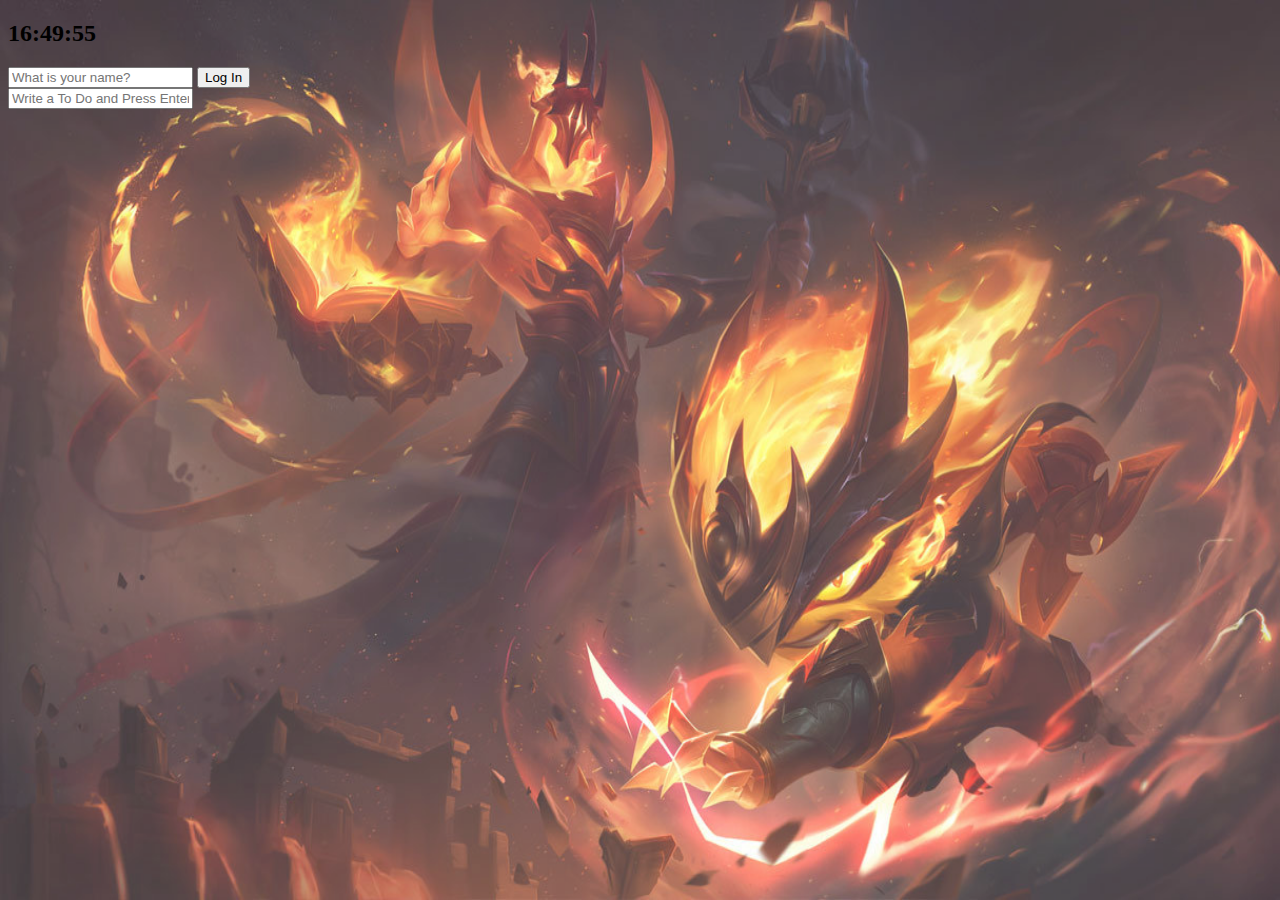
==== index.html @ dcfe554a "230403_10:48" ====
<!DOCTYPE html>
<html lang="en">
<head>
  <meta charset="UTF-8">
  <meta http-equiv="X-UA-Compatible" content="IE=edge">
  <meta name="viewport" content="width=device-width, initial-scale=1.0">
  <link rel="stylesheet" href="style.css">
  <title>Momentum App</title>
</head>
<body>
  <h2 id="clock">00:00:00</h2>
  <form class="hidden" id="login-form">
    <input
      required
      maxlength="15"
      type="text"
      placeholder="What is your name?"
    />
    <input type="submit" value="Log In" />
  </form>
  <h1 class="hidden" id="greeting"></h1>
  <form id="todo-form">
    <input type="text" placeholder="Write a To Do and Press Enter" required />
  </form>
  <ul id="todo-list"></ul>
  <div id="quotes">
    <span></span>
    <span></span>
  </div>
  <script src="js/greeting.js"></script> 
  <script src="js/clock.js"></script> 
  <script src="js/quotes.js"></script> 
  <script src="js/background.js"></script> 
  <script src="js/todo.js"></script> 
  <script src="js/clock.js"></script> 
</body>
</html >
---- style.css ----
.hidden {
  display: none;
}

img {
  position:absolute;
  width:100%;
  height:100%;
  left: 0px;
  top: 0px;
  right:0px;
  bottom:0px;
  z-index: -1;
  opacity:80%;
  }
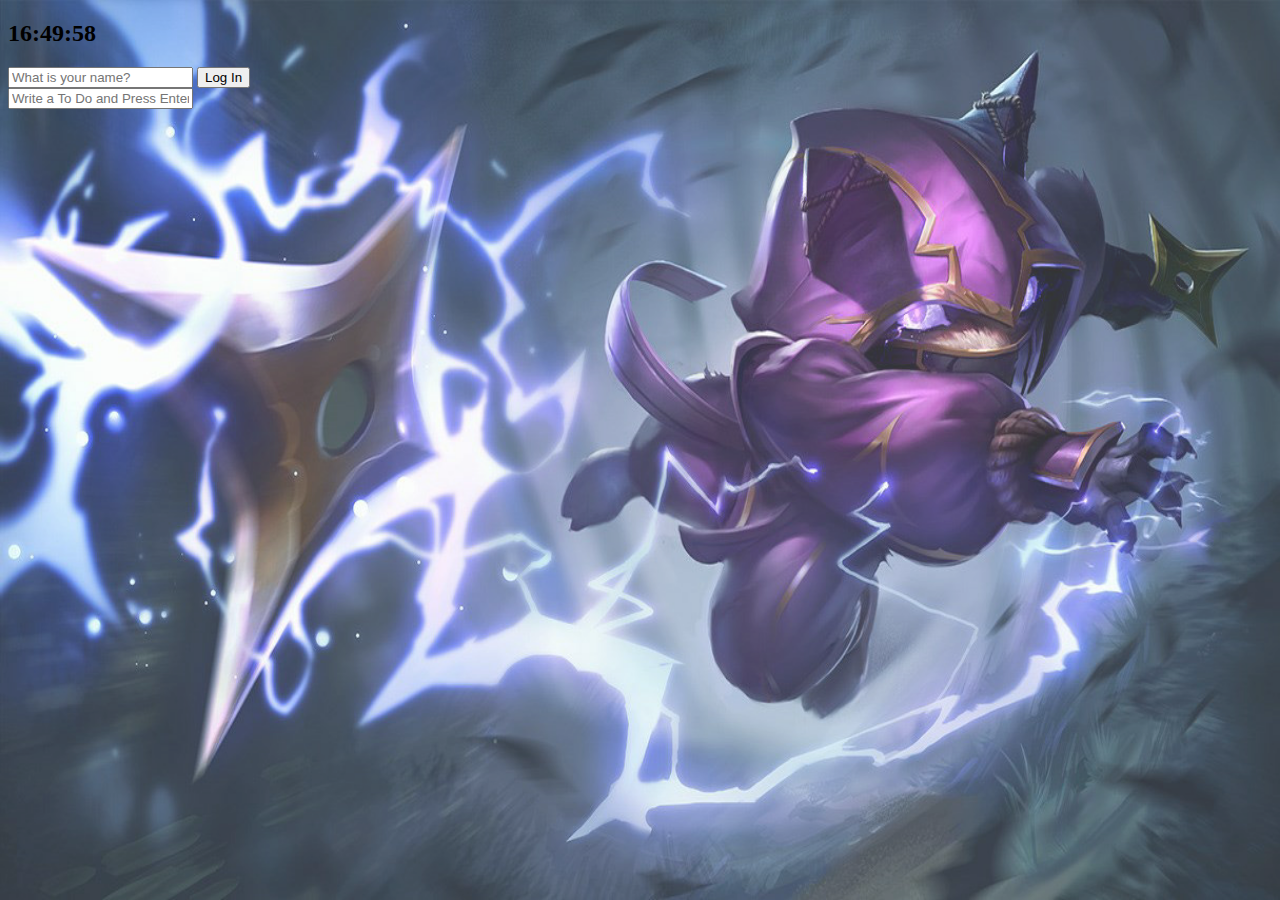
==== commit 045f844a: "2302403_13:13" ====
--- a/index.html
+++ b/index.html
@@ -33,5 +33,6 @@
   <script src="js/background.js"></script> 
   <script src="js/todo.js"></script> 
   <script src="js/clock.js"></script> 
+  <script src="js/weather.js"></script> 
 </body>
 </html >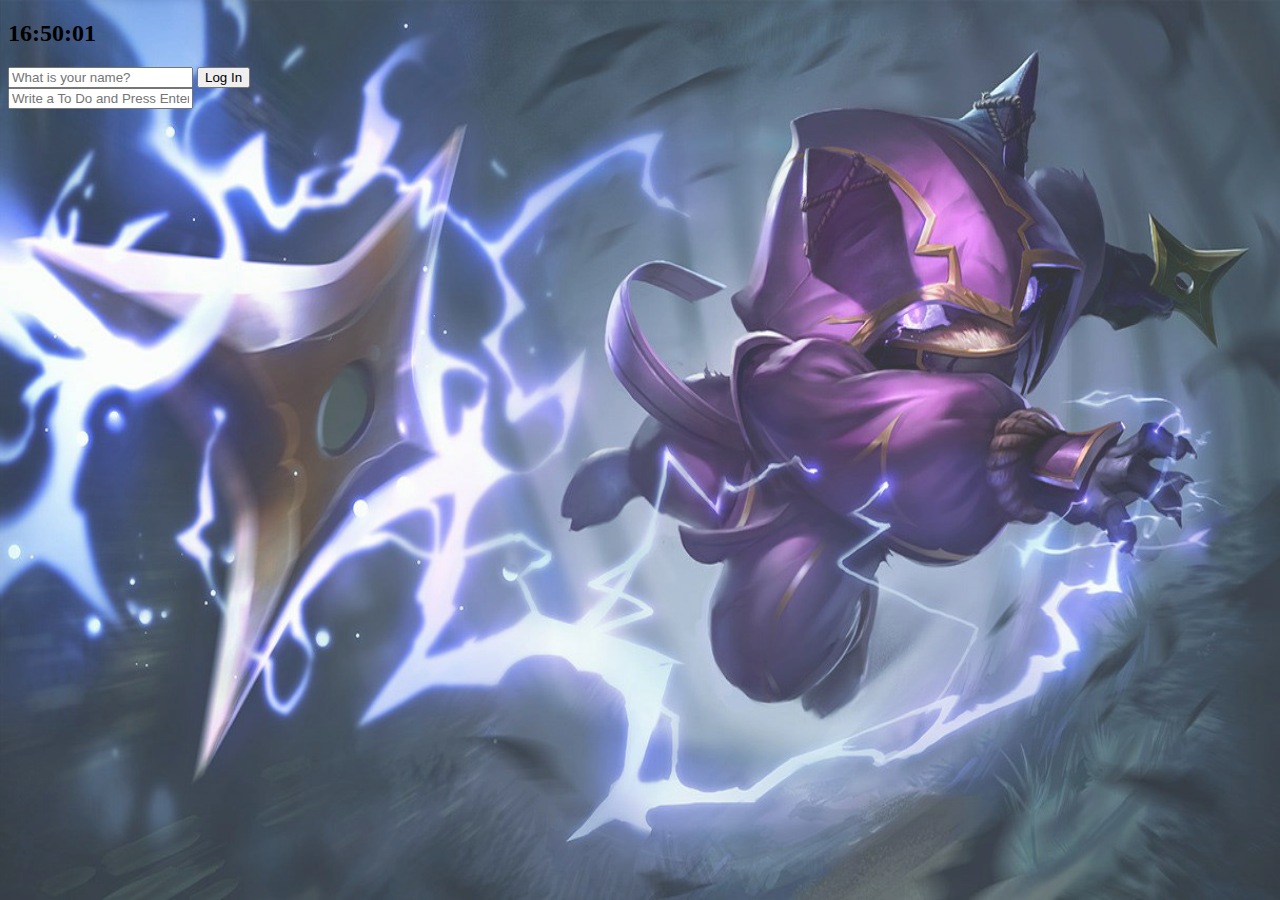
==== commit e752c0a7: "230403_23:49" ====
--- a/index.html
+++ b/index.html
@@ -27,6 +27,10 @@
     <span></span>
     <span></span>
   </div>
+  <div id="weather">
+    <span></span>
+    <span></span>
+  </div>
   <script src="js/greeting.js"></script> 
   <script src="js/clock.js"></script> 
   <script src="js/quotes.js"></script> 
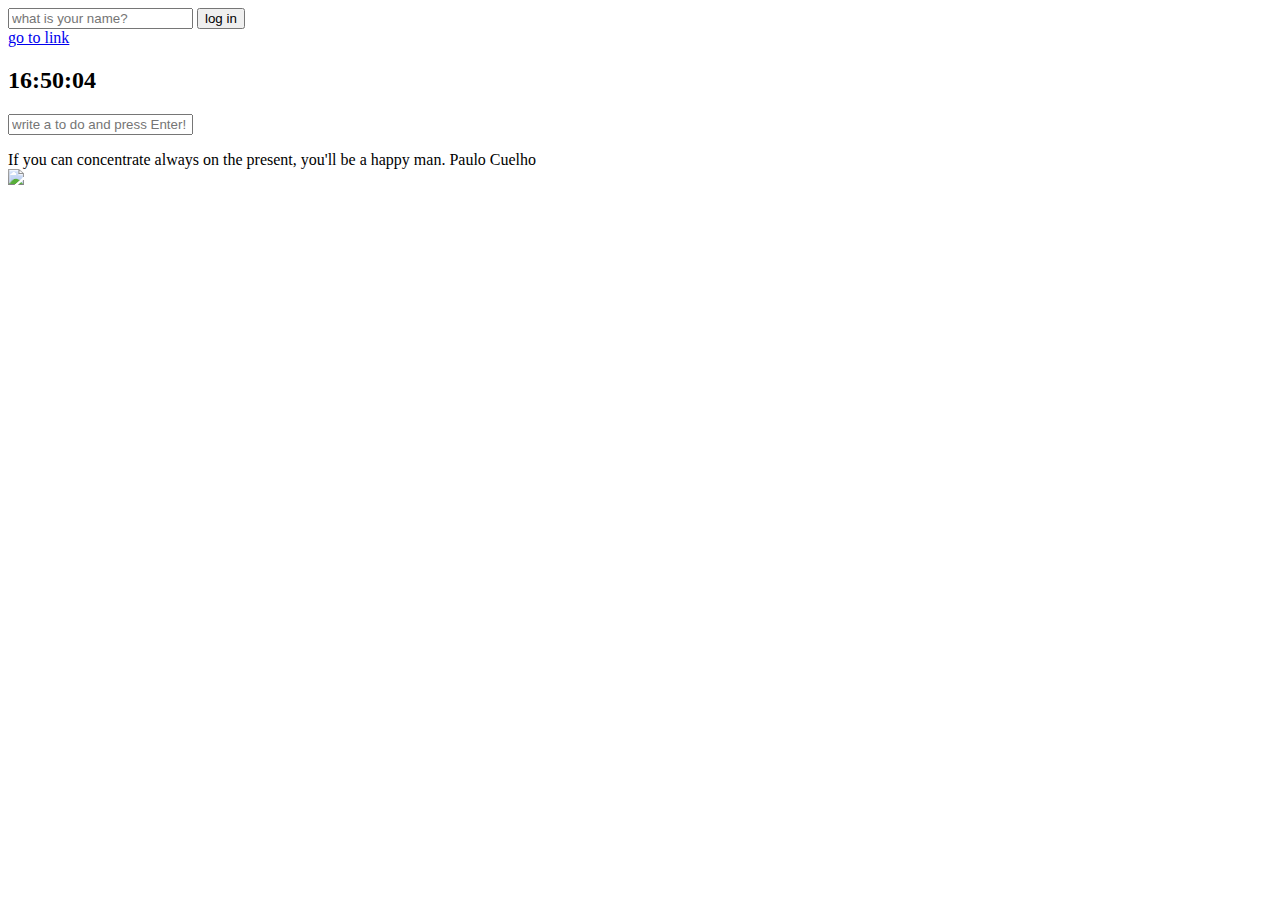
==== commit ba6c3455: "230404_1624 #2~#5" ====
--- a/index.html
+++ b/index.html
@@ -4,39 +4,30 @@
   <meta charset="UTF-8">
   <meta http-equiv="X-UA-Compatible" content="IE=edge">
   <meta name="viewport" content="width=device-width, initial-scale=1.0">
-  <link rel="stylesheet" href="style.css">
-  <title>Momentum App</title>
+  <link rel="stylesheet" href="css/style.css" />
+  <title>Momentum</title>
 </head>
 <body>
+  <form class="hidden" id="login-form">
+    <input type="text" placeholder="what is your name?" required maxlength="15" />
+    <input type="submit" value="log in" />
+    <br/>
+    <a href="https://www.naver.com">go to link</a>
+  </form>
   <h2 id="clock">00:00:00</h2>
-  <form class="hidden" id="login-form">
-    <input
-      required
-      maxlength="15"
-      type="text"
-      placeholder="What is your name?"
-    />
-    <input type="submit" value="Log In" />
-  </form>
-  <h1 class="hidden" id="greeting"></h1>
+  <h1 id="greeting" class="hidden"></h1>
   <form id="todo-form">
-    <input type="text" placeholder="Write a To Do and Press Enter" required />
+    <input type="text" placeholder="write a to do and press Enter!" required />
   </form>
   <ul id="todo-list"></ul>
-  <div id="quotes">
+  <div id="quote">
     <span></span>
     <span></span>
   </div>
-  <div id="weather">
-    <span></span>
-    <span></span>
-  </div>
-  <script src="js/greeting.js"></script> 
-  <script src="js/clock.js"></script> 
-  <script src="js/quotes.js"></script> 
-  <script src="js/background.js"></script> 
-  <script src="js/todo.js"></script> 
-  <script src="js/clock.js"></script> 
-  <script src="js/weather.js"></script> 
+  <script src="js/greetings.js"></script>
+  <script src="js/clock.js"></script>
+  <script src="js/quotes.js"></script>
+  <script src="js/background.js"></script>
+  <script src="js/todo.js"></script>
 </body>
-</html >+</html>--- a/css/style.css
+++ b/css/style.css
@@ -0,0 +1,3 @@
+.hidden {
+  display: none;
+}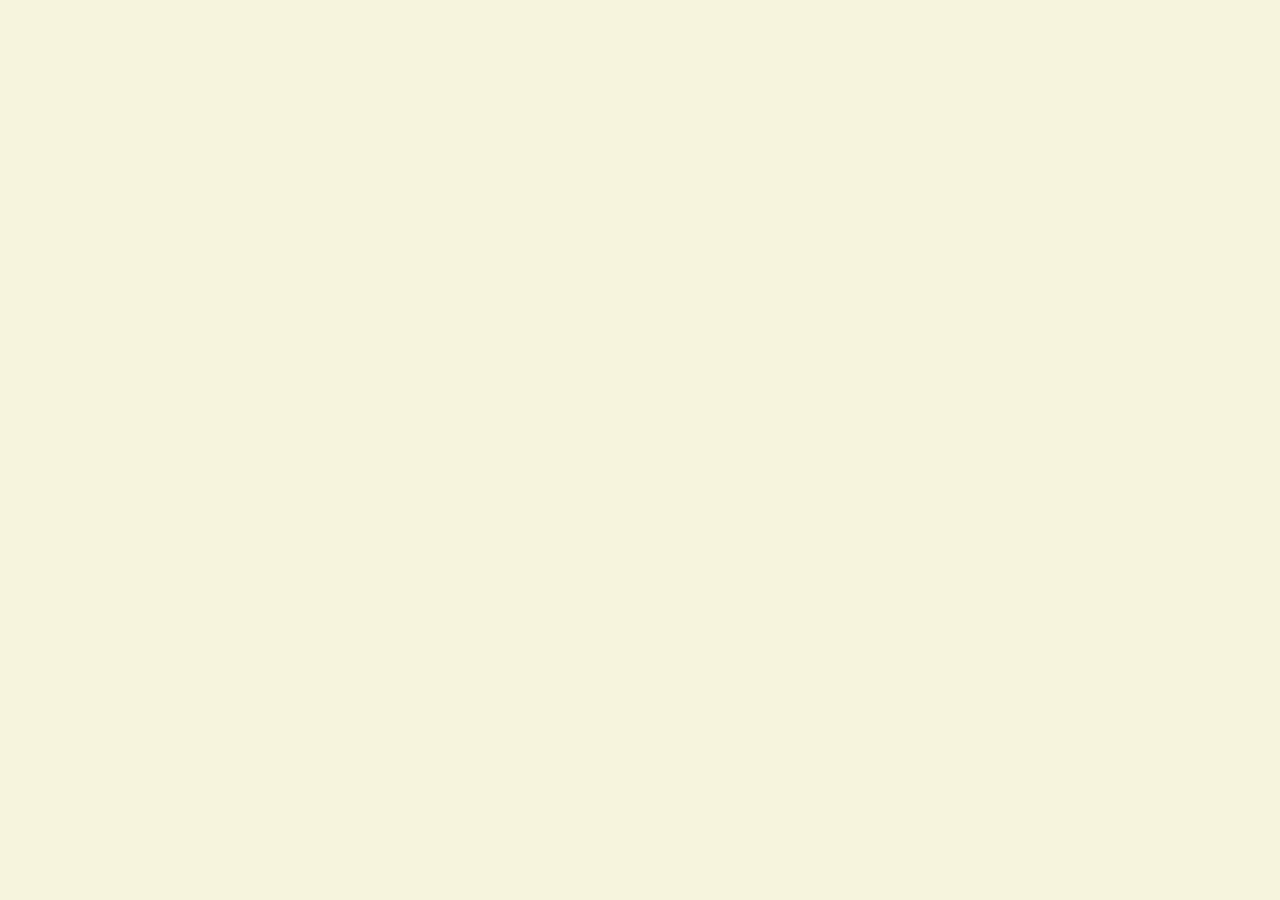
==== commit 73fcbfd6: "230404" ====
--- a/index.html
+++ b/index.html
@@ -1,33 +1,13 @@
 <!DOCTYPE html>
 <html lang="en">
-<head>
-  <meta charset="UTF-8">
-  <meta http-equiv="X-UA-Compatible" content="IE=edge">
-  <meta name="viewport" content="width=device-width, initial-scale=1.0">
-  <link rel="stylesheet" href="css/style.css" />
-  <title>Momentum</title>
-</head>
-<body>
-  <form class="hidden" id="login-form">
-    <input type="text" placeholder="what is your name?" required maxlength="15" />
-    <input type="submit" value="log in" />
-    <br/>
-    <a href="https://www.naver.com">go to link</a>
-  </form>
-  <h2 id="clock">00:00:00</h2>
-  <h1 id="greeting" class="hidden"></h1>
-  <form id="todo-form">
-    <input type="text" placeholder="write a to do and press Enter!" required />
-  </form>
-  <ul id="todo-list"></ul>
-  <div id="quote">
-    <span></span>
-    <span></span>
-  </div>
-  <script src="js/greetings.js"></script>
-  <script src="js/clock.js"></script>
-  <script src="js/quotes.js"></script>
-  <script src="js/background.js"></script>
-  <script src="js/todo.js"></script>
-</body>
-</html>+  <head>
+    <meta charset="UTF-8" />
+    <meta http-equiv="X-UA-Compatible" content="IE=edge" />
+    <meta name="viewport" content="width=device-width, initial-scale=1.0" />
+    <link rel="stylesheet" href="style.css" />
+    <title>Momentum</title>
+  </head>
+  <body>
+    <script src="script.js"></script>
+  </body>
+</html>
--- a/style.css
+++ b/style.css
@@ -0,0 +1,3 @@
+body {
+  background-color: beige;
+}
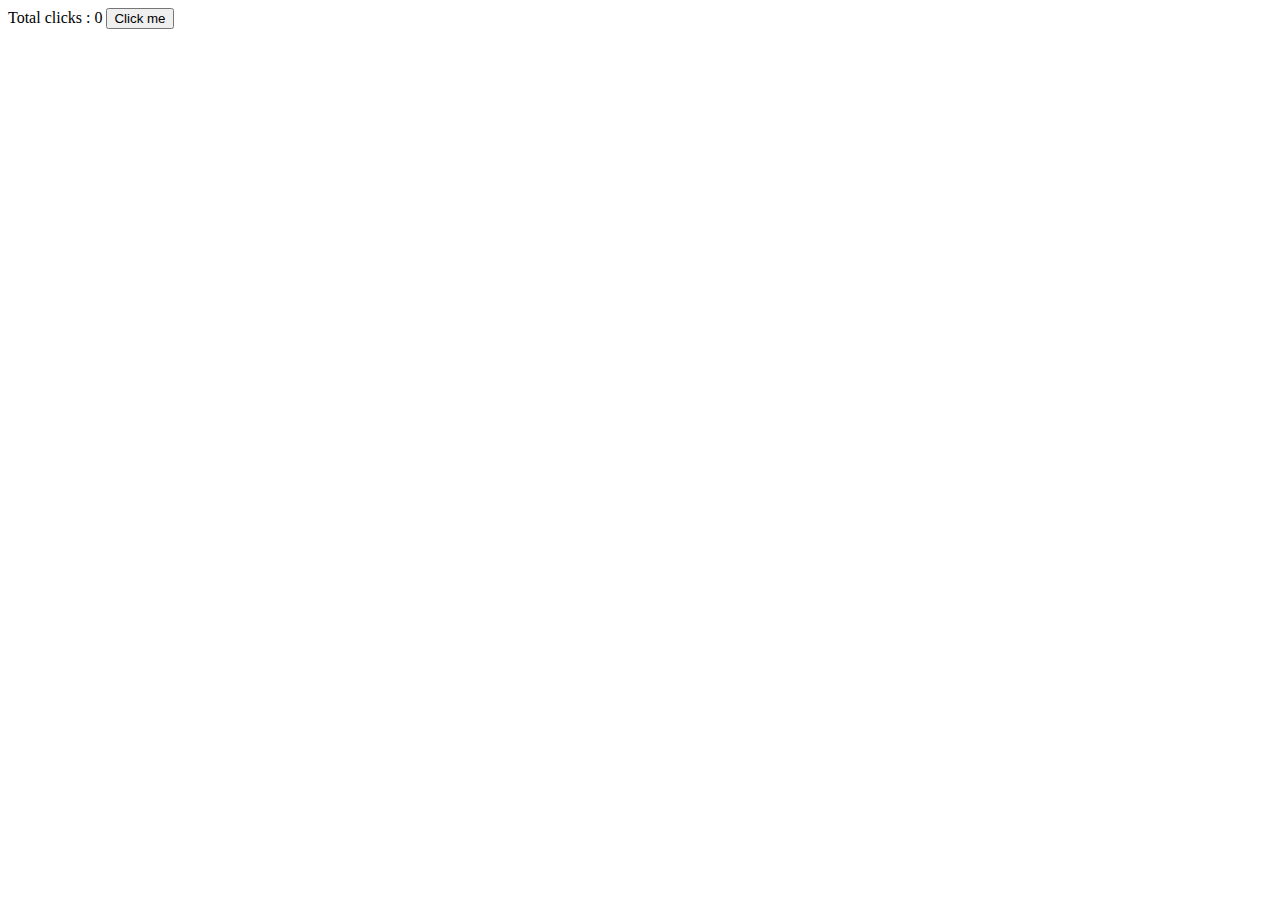
==== commit c222a9e4: "230404_19:22" ====
--- a/index.html
+++ b/index.html
@@ -1,13 +1,19 @@
 <!DOCTYPE html>
-<html lang="en">
-  <head>
-    <meta charset="UTF-8" />
-    <meta http-equiv="X-UA-Compatible" content="IE=edge" />
-    <meta name="viewport" content="width=device-width, initial-scale=1.0" />
-    <link rel="stylesheet" href="style.css" />
-    <title>Momentum</title>
-  </head>
+<html>
   <body>
-    <script src="script.js"></script>
+    <span>Total clicks : 0</span>
+    <button id="btn">Click me</button>
   </body>
 </html>
+<script>
+  let counter = 0;
+  const button = document.getElementById("btn");
+  const span = document.querySelector("span");
+
+  function handleClick() {
+    counter = counter + 1;
+    span.innerText = `Total clicks : ${counter}`;
+  }
+
+  button.addEventListener("click", handleClick);
+</script>
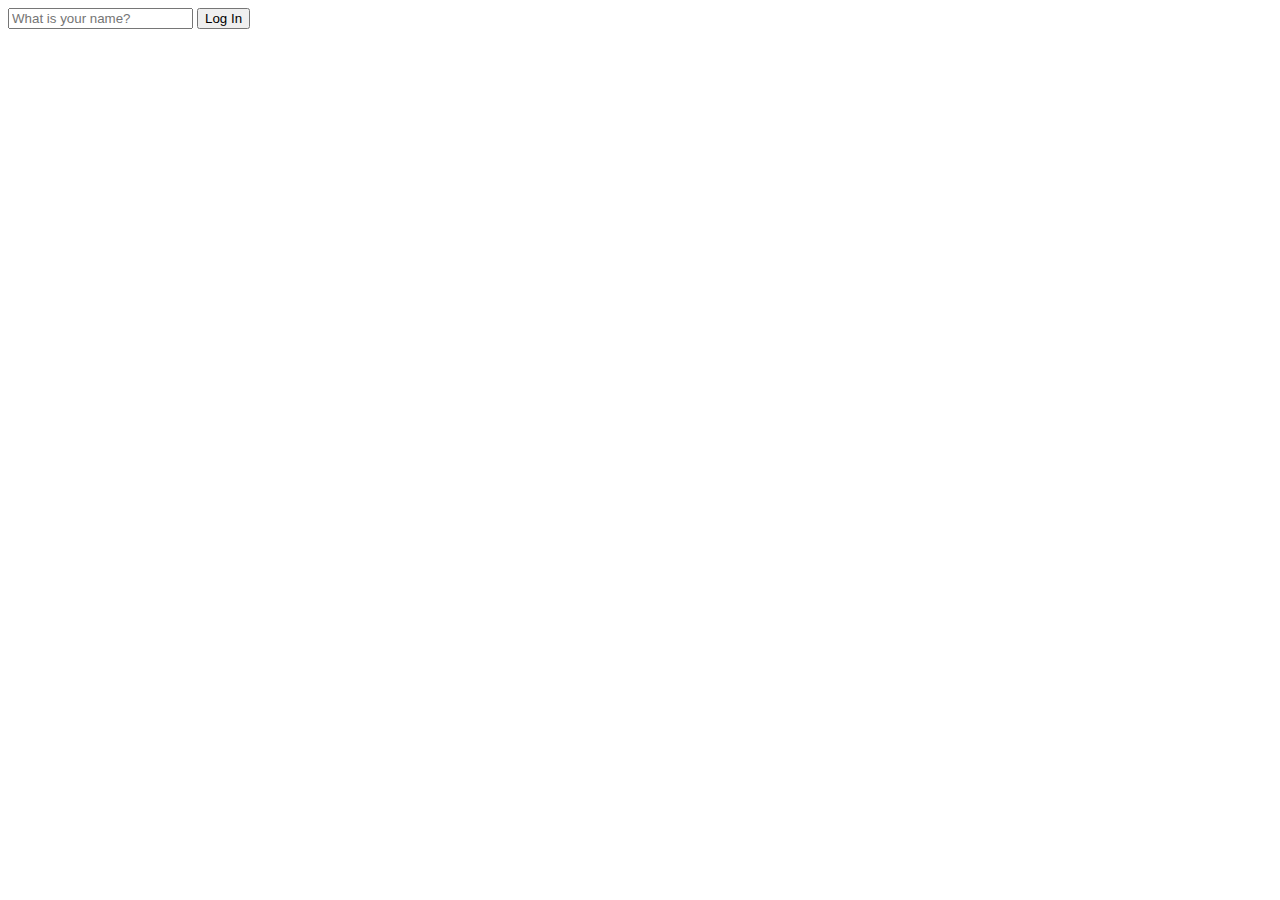
==== commit e7979239: "nomard" ====
--- a/index.html
+++ b/index.html
@@ -1,19 +1,24 @@
 <!DOCTYPE html>
-<html>
+<html lang="en">
+  <head>
+    <meta charset="UTF-8" />
+    <meta http-equiv="X-UA-Compatible" content="IE=edge" />
+    <meta name="viewport" content="width=device-width, initial-scale=1.0" />
+    <link rel="stylesheet" href="style.css" />
+    <title>Momentum App</title>
+  </head>
   <body>
-    <span>Total clicks : 0</span>
-    <button id="btn">Click me</button>
+    <form class="hidden" id="login-form">
+      <!--id는 마음대로줘도되나 중복x-->
+      <input
+        required
+        maxlength="15"
+        type="text"
+        placeholder="What is your name?"
+      />
+      <input type="submit" value="Log In" />
+    </form>
+    <h1 id="greeting" class="hidden"></h1>
+    <script src="app.js"></script>
   </body>
 </html>
-<script>
-  let counter = 0;
-  const button = document.getElementById("btn");
-  const span = document.querySelector("span");
-
-  function handleClick() {
-    counter = counter + 1;
-    span.innerText = `Total clicks : ${counter}`;
-  }
-
-  button.addEventListener("click", handleClick);
-</script>
--- a/style.css
+++ b/style.css
@@ -0,0 +1,3 @@
+.hidden {
+  display: none;
+}
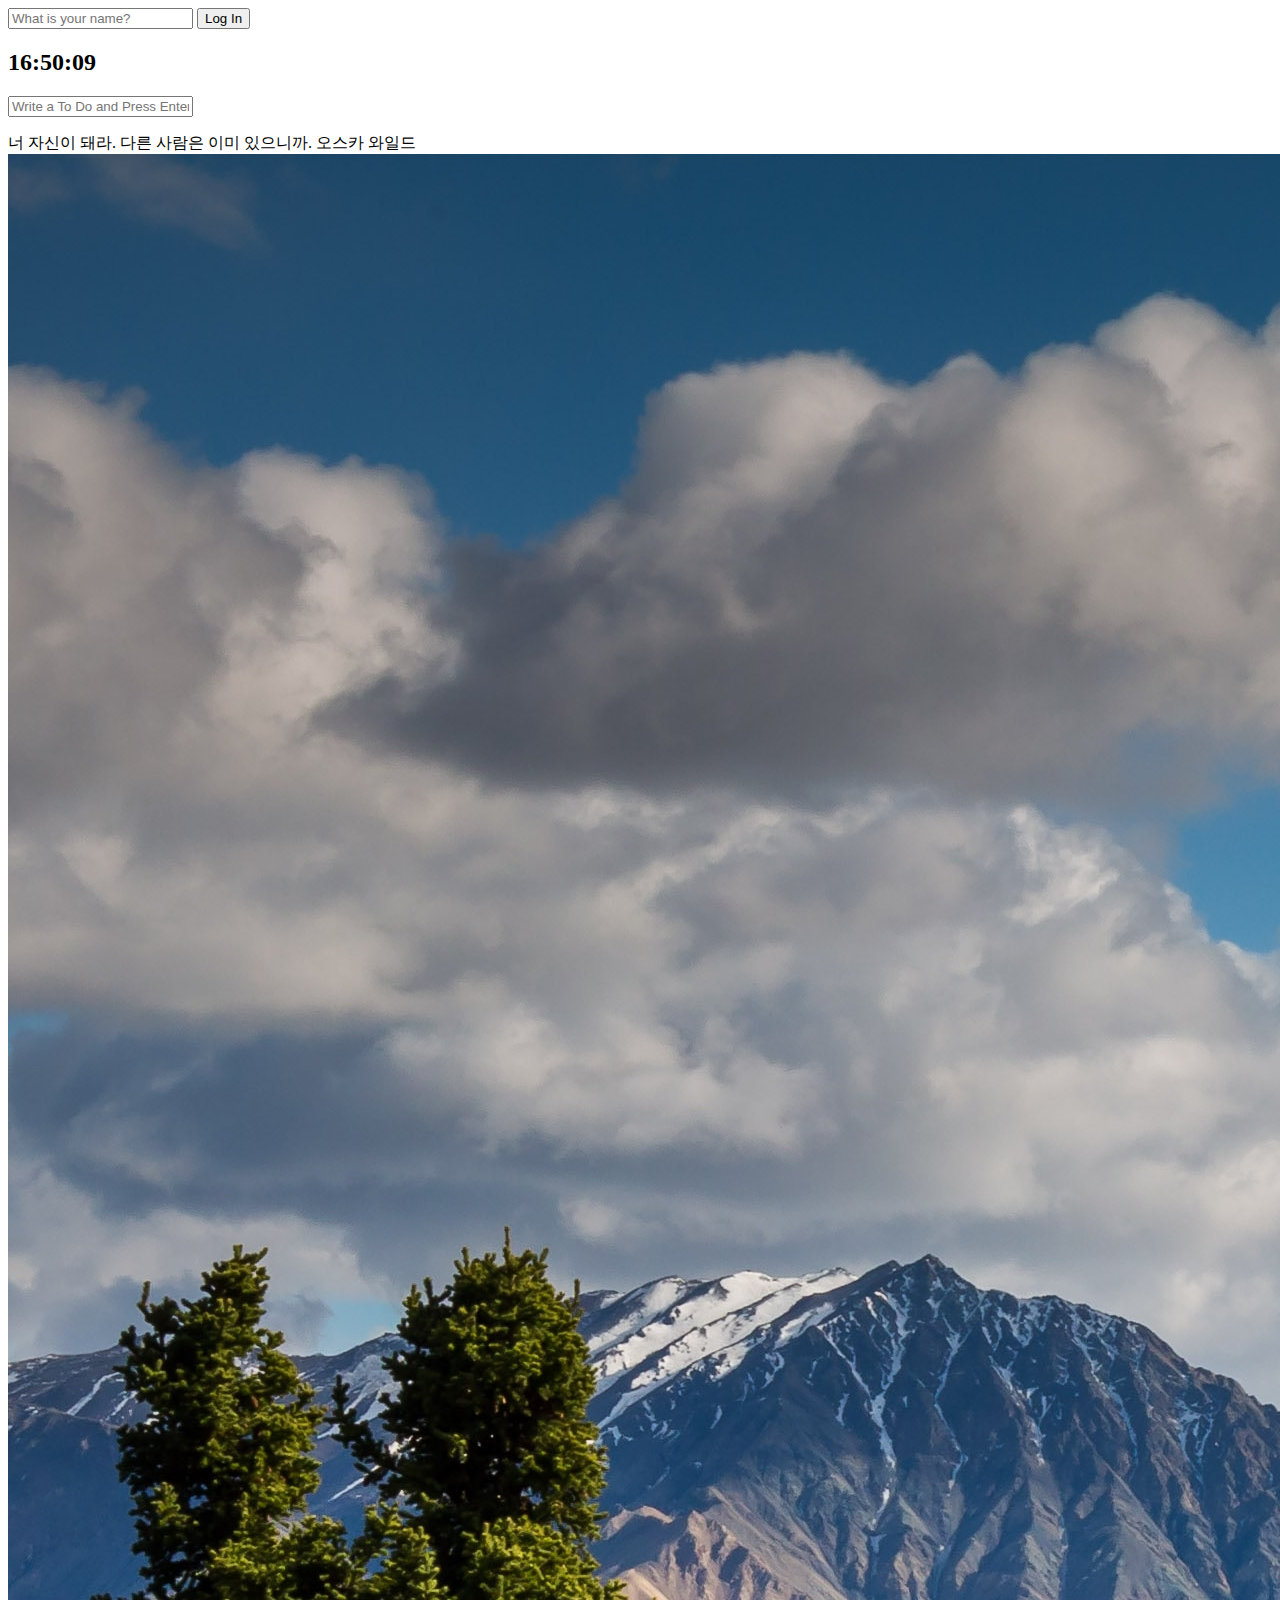
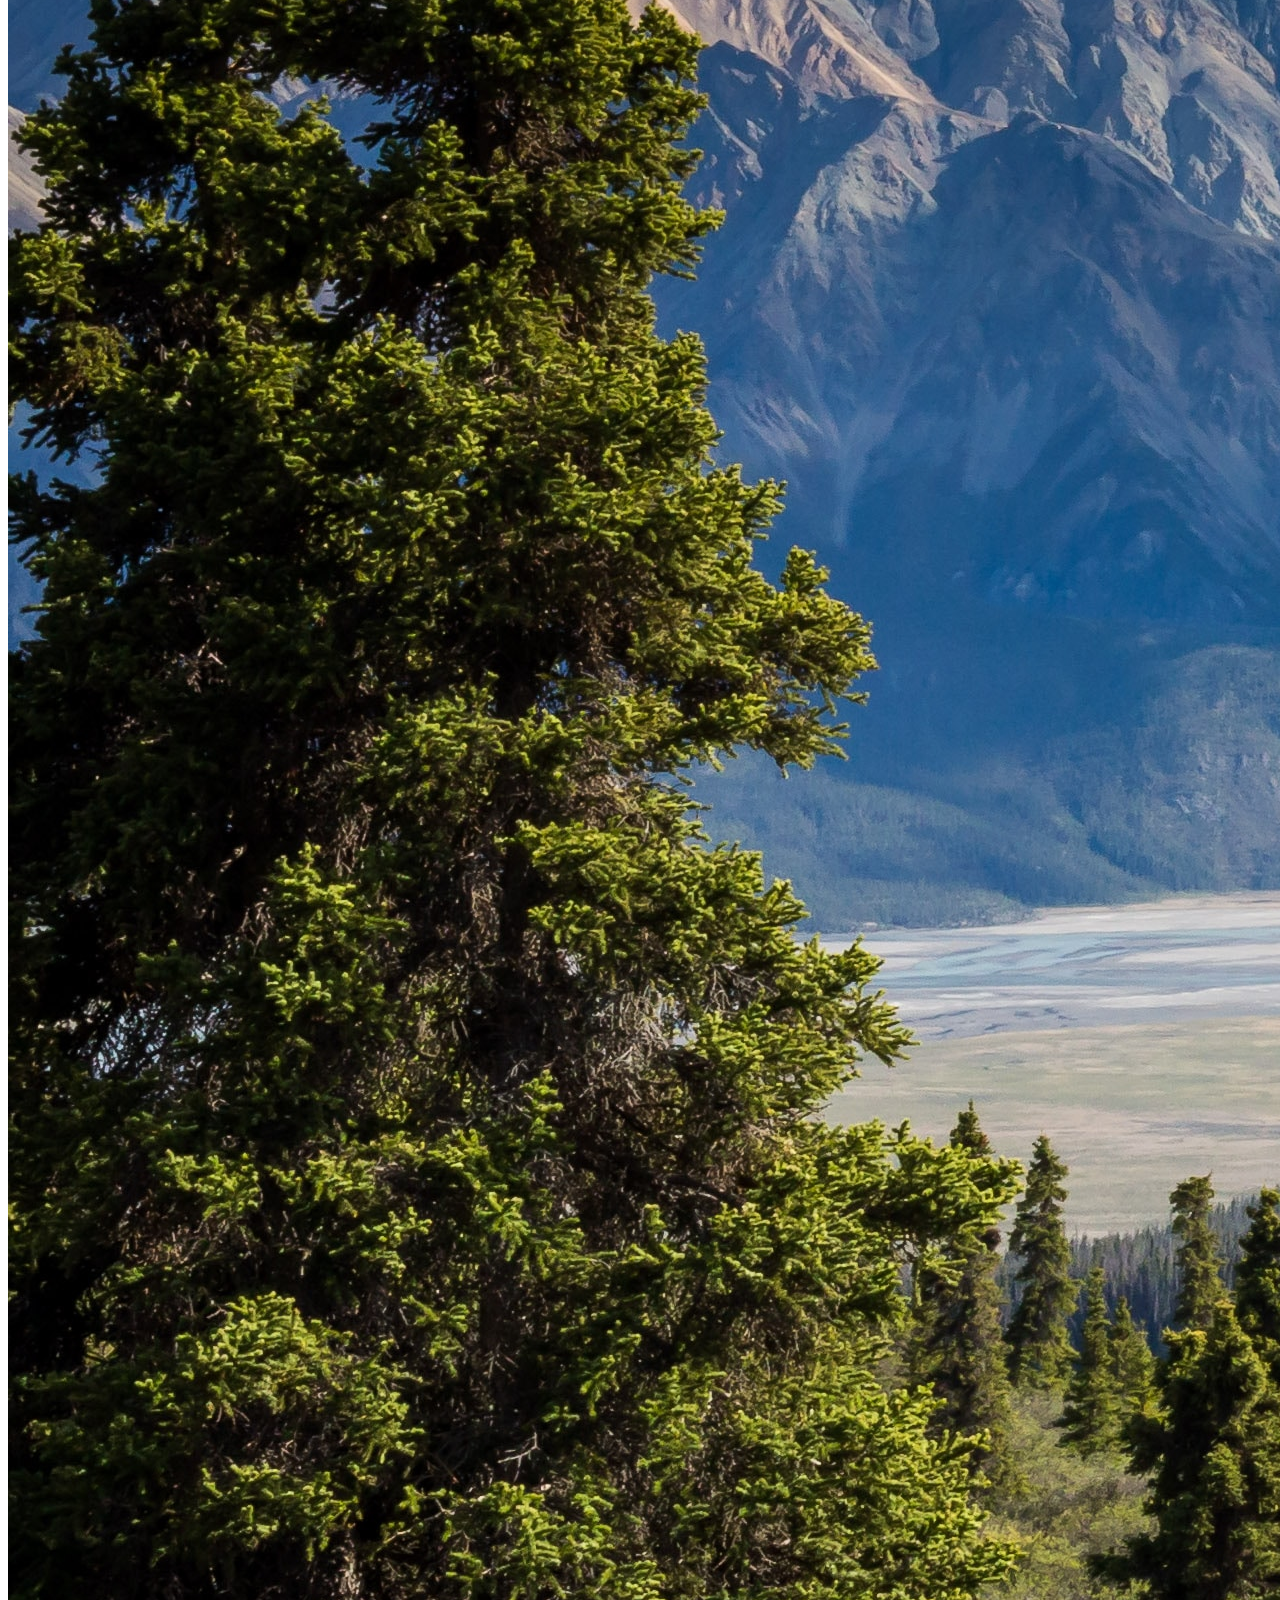
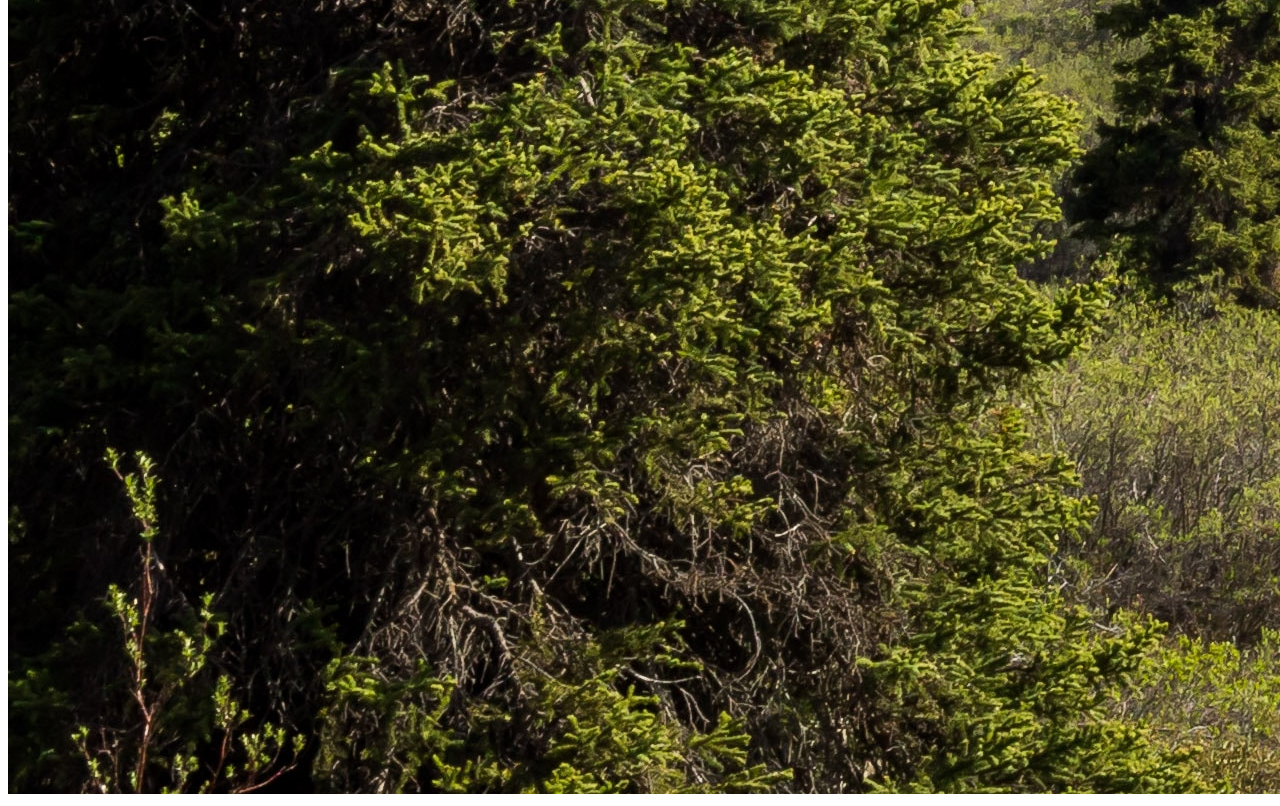
==== commit 300d551d: "nomard 0410" ====
--- a/index.html
+++ b/index.html
@@ -18,7 +18,20 @@
       />
       <input type="submit" value="Log In" />
     </form>
+    <h2 id="clock">00:00</h2>
     <h1 id="greeting" class="hidden"></h1>
-    <script src="app.js"></script>
+    <form id="todo-form">
+      <input type="text" placeholder="Write a To Do and Press Enter" required />
+    </form>
+    <ul id="todo-list"></ul>
+    <div id="quote">
+      <span></span>
+      <span></span>
+    </div>
+    <script src="js/greetings.js"></script>
+    <script src="js/clock.js"></script>
+    <script src="js/quotes.js"></script>
+    <script src="js/background.js"></script>
+    <script src="js/todo.js"></script>
   </body>
 </html>
